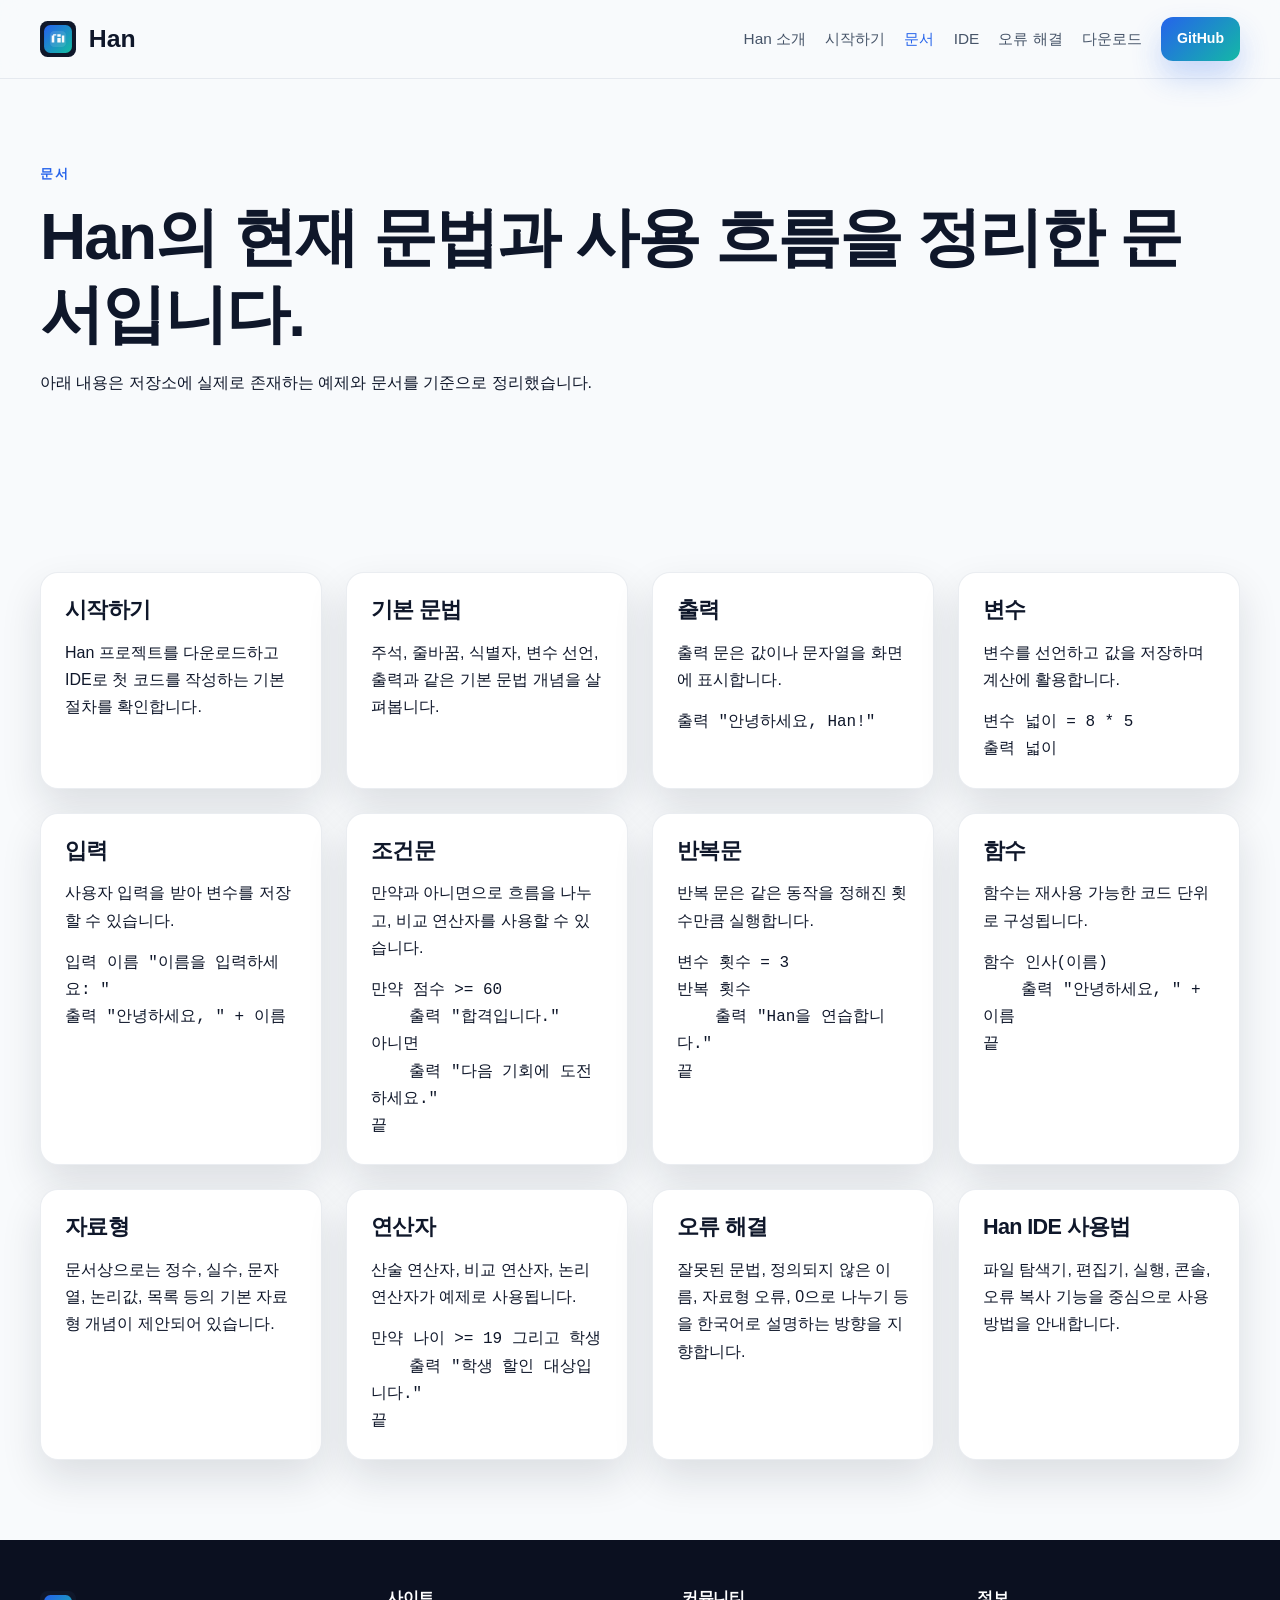
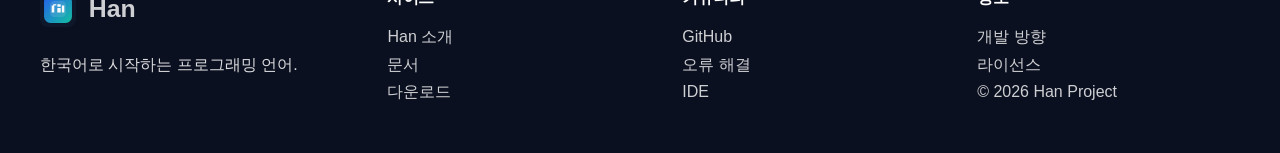
==== docs.html @ 8832b9f7 "Add files via upload" ====
<!DOCTYPE html>
<html lang="ko">
  <head>
    <meta charset="UTF-8" />
    <meta name="viewport" content="width=device-width, initial-scale=1.0" />
    <title>문서 | Han</title>
    <link rel="stylesheet" href="css/style.css" />
  </head>
  <body>
    <header class="site-header">
      <div class="container nav-wrap">
        <a href="index.html" class="brand" aria-label="Han 홈으로 이동">
          <img src="assets/han-logo.svg" alt="Han 로고" class="brand-logo" />
          <span>Han</span>
        </a>
        <button class="nav-toggle" aria-label="메뉴 열기" aria-expanded="false">
          <span></span><span></span><span></span>
        </button>
        <nav class="main-nav" aria-label="메인 메뉴">
          <a href="about.html">Han 소개</a>
          <a href="getting-started.html">시작하기</a>
          <a href="docs.html" class="active">문서</a>
          <a href="ide.html">IDE</a>
          <a href="troubleshooting.html">오류 해결</a>
          <a href="download.html">다운로드</a>
          <a href="https://github.com/codexora-dev/Han" target="_blank" rel="noreferrer" class="btn btn-primary btn-small">GitHub</a>
        </nav>
      </div>
    </header>

    <main>
      <section class="page-hero section-pad">
        <div class="container narrow">
          <span class="eyebrow">문서</span>
          <h1>Han의 현재 문법과 사용 흐름을 정리한 문서입니다.</h1>
          <p>아래 내용은 저장소에 실제로 존재하는 예제와 문서를 기준으로 정리했습니다.</p>
        </div>
      </section>

      <section class="section-pad">
        <div class="container">
          <div class="feature-grid docs-grid">
            <article class="card doc-card">
              <h3>시작하기</h3>
              <p>Han 프로젝트를 다운로드하고 IDE로 첫 코드를 작성하는 기본 절차를 확인합니다.</p>
            </article>
            <article class="card doc-card">
              <h3>기본 문법</h3>
              <p>주석, 줄바꿈, 식별자, 변수 선언, 출력과 같은 기본 문법 개념을 살펴봅니다.</p>
            </article>
            <article class="card doc-card">
              <h3>출력</h3>
              <p>출력 문은 값이나 문자열을 화면에 표시합니다.</p>
              <pre><code>출력 "안녕하세요, Han!"</code></pre>
            </article>
            <article class="card doc-card">
              <h3>변수</h3>
              <p>변수를 선언하고 값을 저장하며 계산에 활용합니다.</p>
              <pre><code>변수 넓이 = 8 * 5
출력 넓이</code></pre>
            </article>
            <article class="card doc-card">
              <h3>입력</h3>
              <p>사용자 입력을 받아 변수를 저장할 수 있습니다.</p>
              <pre><code>입력 이름 "이름을 입력하세요: "
출력 "안녕하세요, " + 이름</code></pre>
            </article>
            <article class="card doc-card">
              <h3>조건문</h3>
              <p>만약과 아니면으로 흐름을 나누고, 비교 연산자를 사용할 수 있습니다.</p>
              <pre><code>만약 점수 >= 60
    출력 "합격입니다."
아니면
    출력 "다음 기회에 도전하세요."
끝</code></pre>
            </article>
            <article class="card doc-card">
              <h3>반복문</h3>
              <p>반복 문은 같은 동작을 정해진 횟수만큼 실행합니다.</p>
              <pre><code>변수 횟수 = 3
반복 횟수
    출력 "Han을 연습합니다."
끝</code></pre>
            </article>
            <article class="card doc-card">
              <h3>함수</h3>
              <p>함수는 재사용 가능한 코드 단위로 구성됩니다.</p>
              <pre><code>함수 인사(이름)
    출력 "안녕하세요, " + 이름
끝</code></pre>
            </article>
            <article class="card doc-card">
              <h3>자료형</h3>
              <p>문서상으로는 정수, 실수, 문자열, 논리값, 목록 등의 기본 자료형 개념이 제안되어 있습니다.</p>
            </article>
            <article class="card doc-card">
              <h3>연산자</h3>
              <p>산술 연산자, 비교 연산자, 논리 연산자가 예제로 사용됩니다.</p>
              <pre><code>만약 나이 >= 19 그리고 학생
    출력 "학생 할인 대상입니다."
끝</code></pre>
            </article>
            <article class="card doc-card">
              <h3>오류 해결</h3>
              <p>잘못된 문법, 정의되지 않은 이름, 자료형 오류, 0으로 나누기 등을 한국어로 설명하는 방향을 지향합니다.</p>
            </article>
            <article class="card doc-card">
              <h3>Han IDE 사용법</h3>
              <p>파일 탐색기, 편집기, 실행, 콘솔, 오류 복사 기능을 중심으로 사용 방법을 안내합니다.</p>
            </article>
          </div>
        </div>
      </section>
    </main>

    <footer class="site-footer">
      <div class="container footer-grid">
        <div>
          <a href="index.html" class="brand footer-brand" aria-label="Han 메인으로 이동">
            <img src="assets/han-logo.svg" alt="Han 로고" class="brand-logo" />
            <span>Han</span>
          </a>
          <p>한국어로 시작하는 프로그래밍 언어.</p>
        </div>
        <div>
          <h4>사이트</h4>
          <ul>
            <li><a href="about.html">Han 소개</a></li>
            <li><a href="docs.html">문서</a></li>
            <li><a href="download.html">다운로드</a></li>
          </ul>
        </div>
        <div>
          <h4>커뮤니티</h4>
          <ul>
            <li><a href="https://github.com/codexora-dev/Han" target="_blank" rel="noreferrer">GitHub</a></li>
            <li><a href="troubleshooting.html">오류 해결</a></li>
            <li><a href="ide.html">IDE</a></li>
          </ul>
        </div>
        <div>
          <h4>정보</h4>
          <ul>
            <li><a href="about.html">개발 방향</a></li>
            <li><a href="https://github.com/codexora-dev/Han" target="_blank" rel="noreferrer">라이선스</a></li>
            <li>© <span id="year"></span> Han Project</li>
          </ul>
        </div>
      </div>
    </footer>

    <script src="js/main.js"></script>
  </body>
</html>
---- css/style.css ----
:root {
  --bg: #0b1020;
  --bg-soft: #131b2b;
  --panel: #0f172a;
  --panel-alt: #111c32;
  --surface: #ffffff;
  --surface-strong: #eff6ff;
  --ink: #0f172a;
  --ink-soft: #475569;
  --line: #dfe7f1;
  --primary: #2563eb;
  --primary-strong: #1d4ed8;
  --accent: #14b8a6;
  --success: #10b981;
  --warning: #f59e0b;
  --shadow: 0 18px 40px rgba(15, 23, 42, 0.12);
  --radius: 18px;
  --container: 1200px;
}

* { box-sizing: border-box; }
html { scroll-behavior: smooth; }
body {
  margin: 0;
  font-family: 'Noto Sans KR', 'Inter', sans-serif;
  background: #f8fafc;
  color: var(--ink);
  line-height: 1.7;
}

a { color: inherit; text-decoration: none; }
img { display: block; max-width: 100%; }
pre {
  margin: 0;
  white-space: pre-wrap;
  word-break: break-word;
  font-family: 'Consolas', 'Monaco', monospace;
}
code { font-family: 'Consolas', 'Monaco', monospace; }

.container {
  width: min(var(--container), calc(100% - 2rem));
  margin: 0 auto;
}
.section-pad { padding: 5rem 0; }
.section-muted {
  background: linear-gradient(180deg, #f8fbff 0%, #edf4ff 100%);
}
.align-center { text-align: center; }
.eyebrow {
  display: inline-block;
  margin-bottom: 0.9rem;
  font-size: 0.8rem;
  font-weight: 800;
  letter-spacing: 0.12em;
  text-transform: uppercase;
  color: var(--primary);
}

h1, h2, h3, h4 {
  margin: 0 0 1rem;
  line-height: 1.2;
  letter-spacing: -0.03em;
}
h1 { font-size: clamp(2.7rem, 5vw, 4.3rem); }
h2 { font-size: clamp(2rem, 3vw, 3rem); }
h3 { font-size: 1.35rem; }
.lead {
  max-width: 62ch;
  font-size: 1.08rem;
  color: var(--ink-soft);
}

.site-header {
  position: sticky;
  top: 0;
  z-index: 30;
  backdrop-filter: blur(12px);
  background: rgba(248, 250, 252, 0.88);
  border-bottom: 1px solid rgba(148, 163, 184, 0.2);
}
.nav-wrap {
  display: flex;
  align-items: center;
  justify-content: space-between;
  min-height: 78px;
}
.brand {
  display: inline-flex;
  align-items: center;
  gap: 0.8rem;
  font-size: 1.55rem;
  font-weight: 800;
}
.brand-logo { width: 36px; height: 36px; }
.main-nav {
  display: flex;
  align-items: center;
  gap: 1.2rem;
  color: var(--ink-soft);
  font-size: 0.96rem;
}
.main-nav a { transition: color 0.2s ease; }
.main-nav a:hover,
.main-nav a.active { color: var(--primary); }

.nav-toggle {
  display: none;
  width: 46px;
  height: 46px;
  border: 1px solid var(--line);
  border-radius: 12px;
  background: white;
  padding: 0.72rem 0.7rem;
  cursor: pointer;
}
.nav-toggle span {
  display: block;
  height: 2px;
  background: #111827;
  border-radius: 999px;
}
.nav-toggle span + span { margin-top: 0.35rem; }

.btn {
  display: inline-flex;
  align-items: center;
  justify-content: center;
  border-radius: 12px;
  font-weight: 700;
  transition: transform 0.2s ease, box-shadow 0.2s ease;
}
.btn:hover { transform: translateY(-1px); }
.btn-primary {
  background: linear-gradient(135deg, var(--primary) 0%, var(--accent) 100%);
  color: white;
  box-shadow: 0 16px 30px rgba(37, 99, 235, 0.24);
  padding: 0.92rem 1.4rem;
}
.btn-secondary {
  background: white;
  color: var(--ink);
  border: 1px solid var(--line);
  padding: 0.92rem 1.4rem;
}
.btn-small {
  padding: 0.62rem 1rem;
  font-size: 0.88rem;
}

.hero {
  background:
    radial-gradient(circle at top left, rgba(37, 99, 235, 0.18), transparent 28%),
    linear-gradient(180deg, #f8fbff 0%, #f5f7fb 100%);
}
.hero-grid {
  display: grid;
  grid-template-columns: 1.15fr 0.85fr;
  align-items: center;
  gap: 2rem;
}
.hero-copy { max-width: 650px; }
.cta-row {
  display: flex;
  flex-wrap: wrap;
  gap: 0.8rem;
  margin: 2rem 0;
}
.hero-meta {
  display: flex;
  flex-wrap: wrap;
  gap: 0.7rem;
}
.hero-meta span {
  display: inline-flex;
  padding: 0.5rem 0.8rem;
  border-radius: 999px;
  background: rgba(37, 99, 235, 0.08);
  border: 1px solid rgba(37, 99, 235, 0.1);
  color: var(--ink-soft);
  font-weight: 600;
}

.terminal-panel,
.card,
.step-card,
.install-card,
.doc-box,
.mini-panel,
.info-box {
  background: var(--surface);
  border: 1px solid rgba(148, 163, 184, 0.2);
  border-radius: var(--radius);
  box-shadow: var(--shadow);
}
.terminal-panel {
  overflow: hidden;
  background: #0f172a;
  border-color: rgba(148, 163, 184, 0.2);
}
.terminal-header {
  display: flex;
  align-items: center;
  gap: 0.5rem;
  padding: 0.9rem 1rem;
  background: #1e293b;
  border-bottom: 1px solid rgba(148, 163, 184, 0.18);
}
.terminal-label {
  margin-left: 0.5rem;
  font-size: 0.78rem;
  color: #cbd5e1;
  font-weight: 700;
}
.dot {
  width: 10px; height: 10px;
  border-radius: 50%;
  display: inline-block;
}
.dot.red { background: #f87171; }
.dot.yellow { background: #fbbf24; }
.dot.green { background: #34d399; }
.terminal-panel pre {
  padding: 1.5rem 1.2rem;
  color: #e2e8f0;
  background: transparent;
  font-size: 0.95rem;
}

.feature-grid,
.steps-grid,
.install-grid,
.docs-grid {
  display: grid;
  grid-template-columns: repeat(3, minmax(0, 1fr));
  gap: 1.5rem;
}
.card,
.step-card,
.install-card,
.doc-box {
  padding: 1.5rem;
}
.card .icon {
  display: inline-grid;
  place-items: center;
  width: 52px;
  height: 52px;
  margin-bottom: 1rem;
  border-radius: 14px;
  font-weight: 800;
  color: var(--primary);
  background: linear-gradient(135deg, rgba(37, 99, 235, 0.12), rgba(20, 184, 166, 0.12));
}
.text-link {
  display: inline-block;
  margin-top: 0.8rem;
  font-weight: 700;
  color: var(--primary);
}

.split-layout,
.two-column {
  display: grid;
  grid-template-columns: 1fr 1fr;
  gap: 2rem;
  align-items: start;
}
.check-list {
  list-style: none;
  padding-left: 0;
}
.check-list li {
  position: relative;
  padding-left: 1.8rem;
  margin-bottom: 0.9rem;
}
.check-list li::before {
  content: '✓';
  position: absolute;
  left: 0;
  color: var(--success);
  font-weight: 800;
}
.mini-panel {
  padding: 1.5rem;
}
.mini-panel pre {
  padding: 1.2rem;
  border-radius: 14px;
  background: #0f172a;
  color: #e2e8f0;
}

.step-number {
  display: inline-flex;
  align-items: center;
  justify-content: center;
  width: 2.2rem;
  height: 2.2rem;
  margin-bottom: 1rem;
  border-radius: 50%;
  background: rgba(37, 99, 235, 0.08);
  color: var(--primary);
  font-weight: 800;
}

.install-grid {
  grid-template-columns: repeat(2, minmax(0, 1fr));
}
.install-card pre {
  margin-top: 1rem;
  padding: 1rem 1rem 1.1rem;
  border-radius: 14px;
  background: #0f172a;
  color: #e2e8f0;
}
.small-note {
  margin-top: 1rem;
  font-size: 0.92rem;
  color: var(--ink-soft);
}

.docs-grid {
  grid-template-columns: repeat(4, minmax(0, 1fr));
}
.doc-box {
  background: white;
}

.info-box {
  padding: 1.5rem 1.6rem;
  background: #eff6ff;
  border-color: rgba(37, 99, 235, 0.12);
}

.site-footer {
  background: var(--bg);
  color: rgba(255,255,255,0.85);
  padding: 3rem 0 2rem;
}
.footer-grid {
  display: grid;
  grid-template-columns: 1.2fr 1fr 1fr 1fr;
  gap: 2rem;
}
.footer-grid h4 { color: white; }
.footer-grid ul {
  list-style: none;
  padding-left: 0;
}
.footer-grid a,
.footer-grid li { color: rgba(255,255,255,0.8); }
.footer-brand { color: white; }

@media (max-width: 960px) {
  .hero-grid,
  .split-layout,
  .feature-grid,
  .steps-grid,
  .install-grid,
  .docs-grid,
  .footer-grid {
    grid-template-columns: 1fr;
  }

  .main-nav {
    position: absolute;
    top: 78px;
    left: 1rem;
    right: 1rem;
    display: none;
    flex-direction: column;
    align-items: flex-start;
    padding: 1rem;
    background: rgba(255,255,255,0.96);
    border: 1px solid var(--line);
    border-radius: 16px;
    box-shadow: var(--shadow);
  }
  .main-nav.open { display: flex; }
  .nav-toggle { display: inline-block; }
}

@media (max-width: 620px) {
  .section-pad { padding: 4rem 0; }
  .cta-row { flex-direction: column; }
  .btn, .btn-primary, .btn-secondary { width: 100%; }
}
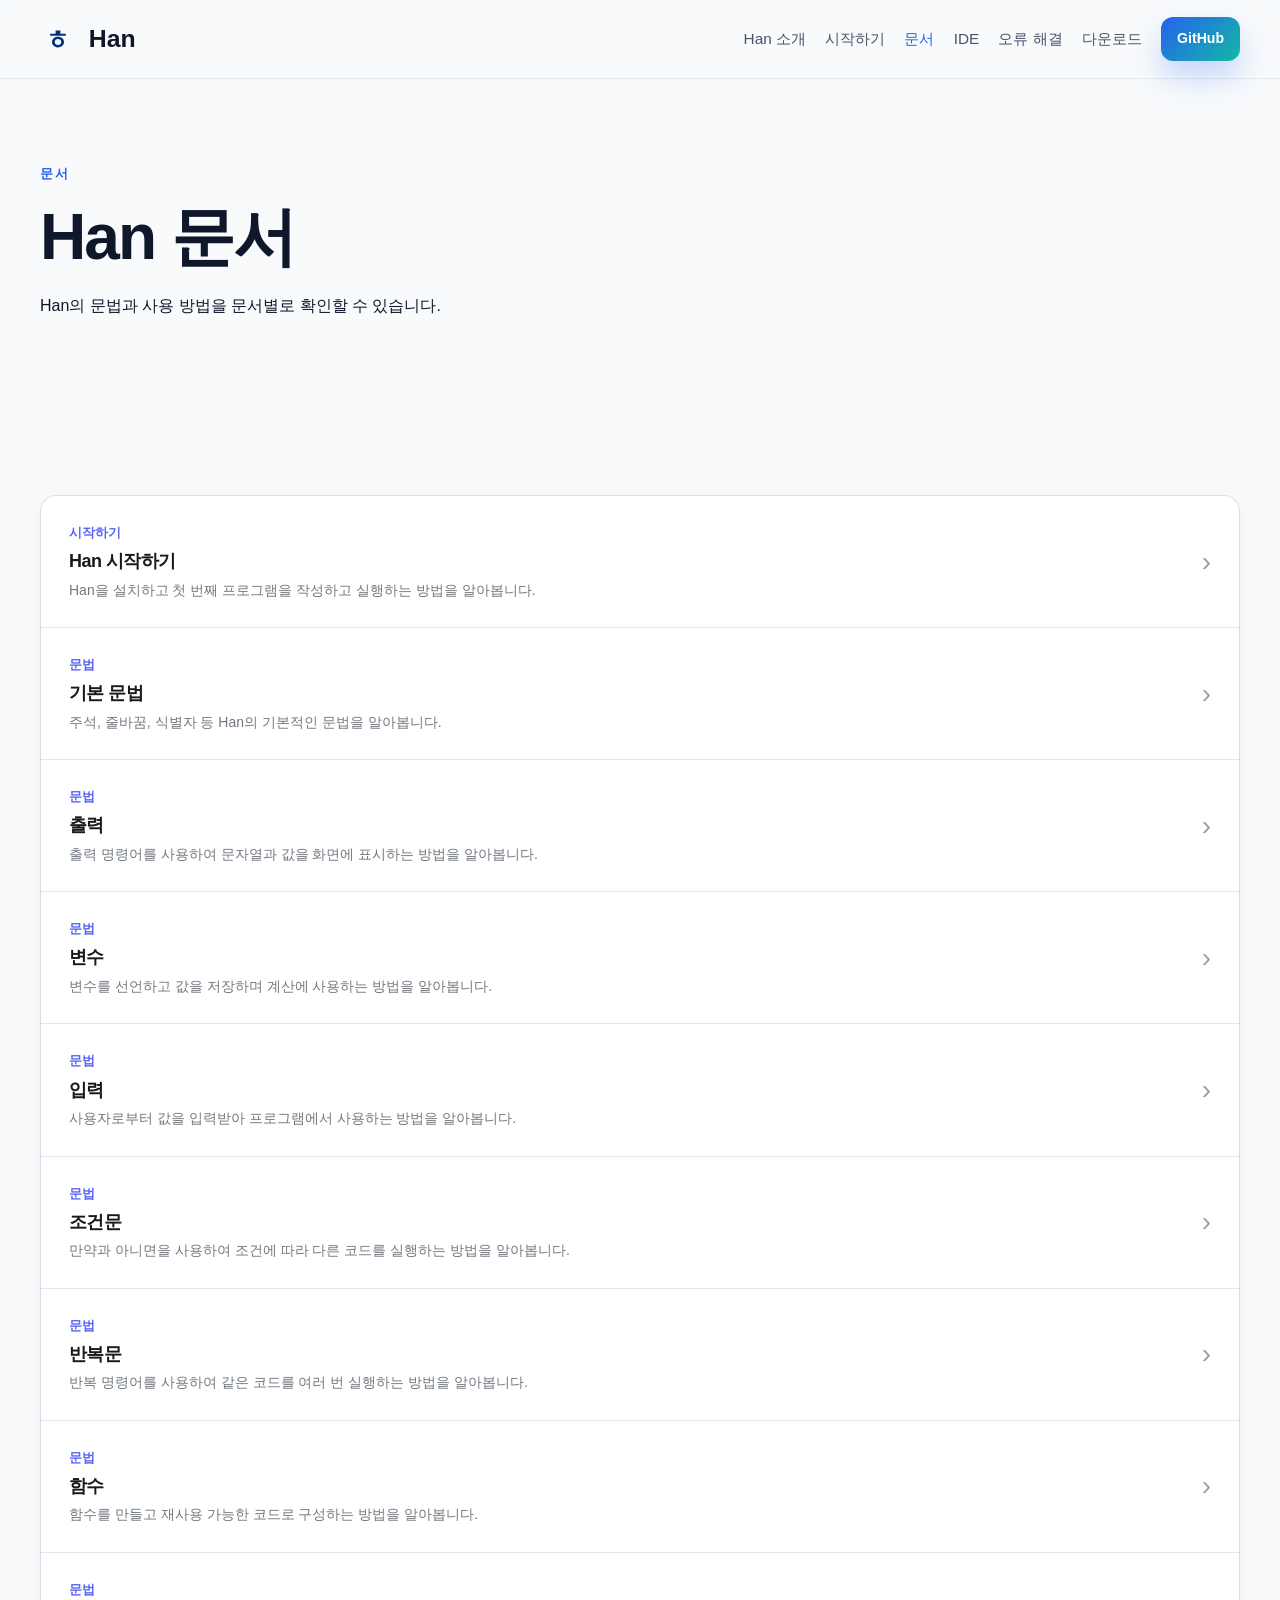
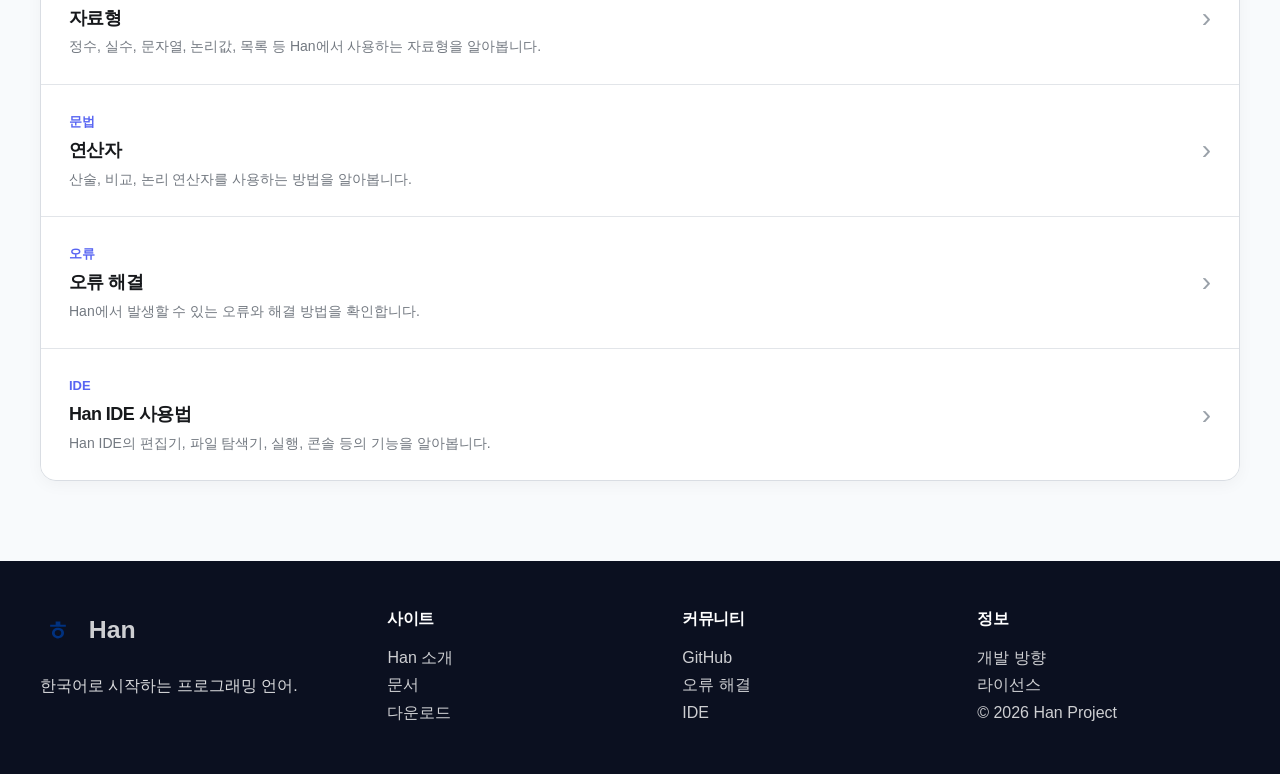
==== commit fd7fc1a1: "문서 목록 디자인 변경" ====
--- a/docs.html
+++ b/docs.html
@@ -1,154 +1,396 @@
 <!DOCTYPE html>
 <html lang="ko">
-  <head>
-    <meta charset="UTF-8" />
-    <meta name="viewport" content="width=device-width, initial-scale=1.0" />
-    <title>문서 | Han</title>
-    <link rel="stylesheet" href="css/style.css" />
-  </head>
-  <body>
-    <header class="site-header">
-      <div class="container nav-wrap">
-        <a href="index.html" class="brand" aria-label="Han 홈으로 이동">
-          <img src="assets/han-logo.svg" alt="Han 로고" class="brand-logo" />
+<head>
+  <meta charset="UTF-8" />
+  <meta name="viewport" content="width=device-width, initial-scale=1.0" />
+  <title>문서 | Han</title>
+  <link rel="stylesheet" href="css/style.css" />
+</head>
+
+<body>
+  <header class="site-header">
+    <div class="container nav-wrap">
+      <a href="index.html" class="brand" aria-label="Han 홈으로 이동">
+        <img src="assets/han-logo.svg" alt="Han 로고" class="brand-logo" />
+        <span>Han</span>
+      </a>
+
+      <button
+        class="nav-toggle"
+        aria-label="메뉴 열기"
+        aria-expanded="false"
+      >
+        <span></span>
+        <span></span>
+        <span></span>
+      </button>
+
+      <nav class="main-nav" aria-label="메인 메뉴">
+        <a href="about.html">Han 소개</a>
+        <a href="getting-started.html">시작하기</a>
+        <a href="docs.html" class="active">문서</a>
+        <a href="ide.html">IDE</a>
+        <a href="troubleshooting.html">오류 해결</a>
+        <a href="download.html">다운로드</a>
+
+        <a
+          href="https://github.com/codexora-dev/Han"
+          target="_blank"
+          rel="noreferrer"
+          class="btn btn-primary btn-small"
+        >
+          GitHub
+        </a>
+      </nav>
+    </div>
+  </header>
+
+  <main>
+    <section class="page-hero section-pad">
+      <div class="container narrow">
+        <span class="eyebrow">문서</span>
+
+        <h1>Han 문서</h1>
+
+        <p>
+          Han의 문법과 사용 방법을 문서별로 확인할 수 있습니다.
+        </p>
+      </div>
+    </section>
+
+    <section class="section-pad">
+      <div class="container narrow">
+
+        <div class="docs-list">
+
+          <!-- 시작하기 -->
+          <a
+            href="docs/getting-started.html"
+            class="docs-list-item"
+          >
+            <div>
+              <span class="docs-category">시작하기</span>
+
+              <h3>Han 시작하기</h3>
+
+              <p>
+                Han을 설치하고 첫 번째 프로그램을 작성하고 실행하는 방법을 알아봅니다.
+              </p>
+            </div>
+
+            <span class="docs-arrow" aria-hidden="true">›</span>
+          </a>
+
+
+          <!-- 기본 문법 -->
+          <a
+            href="docs/basic-syntax.html"
+            class="docs-list-item"
+          >
+            <div>
+              <span class="docs-category">문법</span>
+
+              <h3>기본 문법</h3>
+
+              <p>
+                주석, 줄바꿈, 식별자 등 Han의 기본적인 문법을 알아봅니다.
+              </p>
+            </div>
+
+            <span class="docs-arrow" aria-hidden="true">›</span>
+          </a>
+
+
+          <!-- 출력 -->
+          <a
+            href="docs/output.html"
+            class="docs-list-item"
+          >
+            <div>
+              <span class="docs-category">문법</span>
+
+              <h3>출력</h3>
+
+              <p>
+                출력 명령어를 사용하여 문자열과 값을 화면에 표시하는 방법을 알아봅니다.
+              </p>
+            </div>
+
+            <span class="docs-arrow" aria-hidden="true">›</span>
+          </a>
+
+
+          <!-- 변수 -->
+          <a
+            href="docs/variables.html"
+            class="docs-list-item"
+          >
+            <div>
+              <span class="docs-category">문법</span>
+
+              <h3>변수</h3>
+
+              <p>
+                변수를 선언하고 값을 저장하며 계산에 사용하는 방법을 알아봅니다.
+              </p>
+            </div>
+
+            <span class="docs-arrow" aria-hidden="true">›</span>
+          </a>
+
+
+          <!-- 입력 -->
+          <a
+            href="docs/input.html"
+            class="docs-list-item"
+          >
+            <div>
+              <span class="docs-category">문법</span>
+
+              <h3>입력</h3>
+
+              <p>
+                사용자로부터 값을 입력받아 프로그램에서 사용하는 방법을 알아봅니다.
+              </p>
+            </div>
+
+            <span class="docs-arrow" aria-hidden="true">›</span>
+          </a>
+
+
+          <!-- 조건문 -->
+          <a
+            href="docs/conditions.html"
+            class="docs-list-item"
+          >
+            <div>
+              <span class="docs-category">문법</span>
+
+              <h3>조건문</h3>
+
+              <p>
+                만약과 아니면을 사용하여 조건에 따라 다른 코드를 실행하는 방법을 알아봅니다.
+              </p>
+            </div>
+
+            <span class="docs-arrow" aria-hidden="true">›</span>
+          </a>
+
+
+          <!-- 반복문 -->
+          <a
+            href="docs/loops.html"
+            class="docs-list-item"
+          >
+            <div>
+              <span class="docs-category">문법</span>
+
+              <h3>반복문</h3>
+
+              <p>
+                반복 명령어를 사용하여 같은 코드를 여러 번 실행하는 방법을 알아봅니다.
+              </p>
+            </div>
+
+            <span class="docs-arrow" aria-hidden="true">›</span>
+          </a>
+
+
+          <!-- 함수 -->
+          <a
+            href="docs/functions.html"
+            class="docs-list-item"
+          >
+            <div>
+              <span class="docs-category">문법</span>
+
+              <h3>함수</h3>
+
+              <p>
+                함수를 만들고 재사용 가능한 코드로 구성하는 방법을 알아봅니다.
+              </p>
+            </div>
+
+            <span class="docs-arrow" aria-hidden="true">›</span>
+          </a>
+
+
+          <!-- 자료형 -->
+          <a
+            href="docs/types.html"
+            class="docs-list-item"
+          >
+            <div>
+              <span class="docs-category">문법</span>
+
+              <h3>자료형</h3>
+
+              <p>
+                정수, 실수, 문자열, 논리값, 목록 등 Han에서 사용하는 자료형을 알아봅니다.
+              </p>
+            </div>
+
+            <span class="docs-arrow" aria-hidden="true">›</span>
+          </a>
+
+
+          <!-- 연산자 -->
+          <a
+            href="docs/operators.html"
+            class="docs-list-item"
+          >
+            <div>
+              <span class="docs-category">문법</span>
+
+              <h3>연산자</h3>
+
+              <p>
+                산술, 비교, 논리 연산자를 사용하는 방법을 알아봅니다.
+              </p>
+            </div>
+
+            <span class="docs-arrow" aria-hidden="true">›</span>
+          </a>
+
+
+          <!-- 오류 해결 -->
+          <a
+            href="docs/errors.html"
+            class="docs-list-item"
+          >
+            <div>
+              <span class="docs-category">오류</span>
+
+              <h3>오류 해결</h3>
+
+              <p>
+                Han에서 발생할 수 있는 오류와 해결 방법을 확인합니다.
+              </p>
+            </div>
+
+            <span class="docs-arrow" aria-hidden="true">›</span>
+          </a>
+
+
+          <!-- IDE -->
+          <a
+            href="docs/ide.html"
+            class="docs-list-item"
+          >
+            <div>
+              <span class="docs-category">IDE</span>
+
+              <h3>Han IDE 사용법</h3>
+
+              <p>
+                Han IDE의 편집기, 파일 탐색기, 실행, 콘솔 등의 기능을 알아봅니다.
+              </p>
+            </div>
+
+            <span class="docs-arrow" aria-hidden="true">›</span>
+          </a>
+
+        </div>
+
+      </div>
+    </section>
+  </main>
+
+
+  <footer class="site-footer">
+    <div class="container footer-grid">
+
+      <div>
+        <a
+          href="index.html"
+          class="brand footer-brand"
+          aria-label="Han 메인으로 이동"
+        >
+          <img
+            src="assets/han-logo.svg"
+            alt="Han 로고"
+            class="brand-logo"
+          />
+
           <span>Han</span>
         </a>
-        <button class="nav-toggle" aria-label="메뉴 열기" aria-expanded="false">
-          <span></span><span></span><span></span>
-        </button>
-        <nav class="main-nav" aria-label="메인 메뉴">
-          <a href="about.html">Han 소개</a>
-          <a href="getting-started.html">시작하기</a>
-          <a href="docs.html" class="active">문서</a>
-          <a href="ide.html">IDE</a>
-          <a href="troubleshooting.html">오류 해결</a>
-          <a href="download.html">다운로드</a>
-          <a href="https://github.com/codexora-dev/Han" target="_blank" rel="noreferrer" class="btn btn-primary btn-small">GitHub</a>
-        </nav>
-      </div>
-    </header>
-
-    <main>
-      <section class="page-hero section-pad">
-        <div class="container narrow">
-          <span class="eyebrow">문서</span>
-          <h1>Han의 현재 문법과 사용 흐름을 정리한 문서입니다.</h1>
-          <p>아래 내용은 저장소에 실제로 존재하는 예제와 문서를 기준으로 정리했습니다.</p>
-        </div>
-      </section>
-
-      <section class="section-pad">
-        <div class="container">
-          <div class="feature-grid docs-grid">
-            <article class="card doc-card">
-              <h3>시작하기</h3>
-              <p>Han 프로젝트를 다운로드하고 IDE로 첫 코드를 작성하는 기본 절차를 확인합니다.</p>
-            </article>
-            <article class="card doc-card">
-              <h3>기본 문법</h3>
-              <p>주석, 줄바꿈, 식별자, 변수 선언, 출력과 같은 기본 문법 개념을 살펴봅니다.</p>
-            </article>
-            <article class="card doc-card">
-              <h3>출력</h3>
-              <p>출력 문은 값이나 문자열을 화면에 표시합니다.</p>
-              <pre><code>출력 "안녕하세요, Han!"</code></pre>
-            </article>
-            <article class="card doc-card">
-              <h3>변수</h3>
-              <p>변수를 선언하고 값을 저장하며 계산에 활용합니다.</p>
-              <pre><code>변수 넓이 = 8 * 5
-출력 넓이</code></pre>
-            </article>
-            <article class="card doc-card">
-              <h3>입력</h3>
-              <p>사용자 입력을 받아 변수를 저장할 수 있습니다.</p>
-              <pre><code>입력 이름 "이름을 입력하세요: "
-출력 "안녕하세요, " + 이름</code></pre>
-            </article>
-            <article class="card doc-card">
-              <h3>조건문</h3>
-              <p>만약과 아니면으로 흐름을 나누고, 비교 연산자를 사용할 수 있습니다.</p>
-              <pre><code>만약 점수 >= 60
-    출력 "합격입니다."
-아니면
-    출력 "다음 기회에 도전하세요."
-끝</code></pre>
-            </article>
-            <article class="card doc-card">
-              <h3>반복문</h3>
-              <p>반복 문은 같은 동작을 정해진 횟수만큼 실행합니다.</p>
-              <pre><code>변수 횟수 = 3
-반복 횟수
-    출력 "Han을 연습합니다."
-끝</code></pre>
-            </article>
-            <article class="card doc-card">
-              <h3>함수</h3>
-              <p>함수는 재사용 가능한 코드 단위로 구성됩니다.</p>
-              <pre><code>함수 인사(이름)
-    출력 "안녕하세요, " + 이름
-끝</code></pre>
-            </article>
-            <article class="card doc-card">
-              <h3>자료형</h3>
-              <p>문서상으로는 정수, 실수, 문자열, 논리값, 목록 등의 기본 자료형 개념이 제안되어 있습니다.</p>
-            </article>
-            <article class="card doc-card">
-              <h3>연산자</h3>
-              <p>산술 연산자, 비교 연산자, 논리 연산자가 예제로 사용됩니다.</p>
-              <pre><code>만약 나이 >= 19 그리고 학생
-    출력 "학생 할인 대상입니다."
-끝</code></pre>
-            </article>
-            <article class="card doc-card">
-              <h3>오류 해결</h3>
-              <p>잘못된 문법, 정의되지 않은 이름, 자료형 오류, 0으로 나누기 등을 한국어로 설명하는 방향을 지향합니다.</p>
-            </article>
-            <article class="card doc-card">
-              <h3>Han IDE 사용법</h3>
-              <p>파일 탐색기, 편집기, 실행, 콘솔, 오류 복사 기능을 중심으로 사용 방법을 안내합니다.</p>
-            </article>
-          </div>
-        </div>
-      </section>
-    </main>
-
-    <footer class="site-footer">
-      <div class="container footer-grid">
-        <div>
-          <a href="index.html" class="brand footer-brand" aria-label="Han 메인으로 이동">
-            <img src="assets/han-logo.svg" alt="Han 로고" class="brand-logo" />
-            <span>Han</span>
-          </a>
-          <p>한국어로 시작하는 프로그래밍 언어.</p>
-        </div>
-        <div>
-          <h4>사이트</h4>
-          <ul>
-            <li><a href="about.html">Han 소개</a></li>
-            <li><a href="docs.html">문서</a></li>
-            <li><a href="download.html">다운로드</a></li>
-          </ul>
-        </div>
-        <div>
-          <h4>커뮤니티</h4>
-          <ul>
-            <li><a href="https://github.com/codexora-dev/Han" target="_blank" rel="noreferrer">GitHub</a></li>
-            <li><a href="troubleshooting.html">오류 해결</a></li>
-            <li><a href="ide.html">IDE</a></li>
-          </ul>
-        </div>
-        <div>
-          <h4>정보</h4>
-          <ul>
-            <li><a href="about.html">개발 방향</a></li>
-            <li><a href="https://github.com/codexora-dev/Han" target="_blank" rel="noreferrer">라이선스</a></li>
-            <li>© <span id="year"></span> Han Project</li>
-          </ul>
-        </div>
-      </div>
-    </footer>
-
-    <script src="js/main.js"></script>
-  </body>
-</html>
+
+        <p>한국어로 시작하는 프로그래밍 언어.</p>
+      </div>
+
+
+      <div>
+        <h4>사이트</h4>
+
+        <ul>
+          <li>
+            <a href="about.html">Han 소개</a>
+          </li>
+
+          <li>
+            <a href="docs.html">문서</a>
+          </li>
+
+          <li>
+            <a href="download.html">다운로드</a>
+          </li>
+        </ul>
+      </div>
+
+
+      <div>
+        <h4>커뮤니티</h4>
+
+        <ul>
+          <li>
+            <a
+              href="https://github.com/codexora-dev/Han"
+              target="_blank"
+              rel="noreferrer"
+            >
+              GitHub
+            </a>
+          </li>
+
+          <li>
+            <a href="troubleshooting.html">오류 해결</a>
+          </li>
+
+          <li>
+            <a href="ide.html">IDE</a>
+          </li>
+        </ul>
+      </div>
+
+
+      <div>
+        <h4>정보</h4>
+
+        <ul>
+          <li>
+            <a href="about.html">개발 방향</a>
+          </li>
+
+          <li>
+            <a
+              href="https://github.com/codexora-dev/Han"
+              target="_blank"
+              rel="noreferrer"
+            >
+              라이선스
+            </a>
+          </li>
+
+          <li>
+            © <span id="year"></span> Han Project
+          </li>
+        </ul>
+      </div>
+
+    </div>
+  </footer>
+
+
+  <script src="js/main.js"></script>
+</body>
+</html>
--- a/css/style.css
+++ b/css/style.css
@@ -387,3 +387,173 @@
   .cta-row { flex-direction: column; }
   .btn, .btn-primary, .btn-secondary { width: 100%; }
 }
+
+/* =========================================================
+   DOCUMENT LIST
+   ========================================================= */
+
+.docs-list {
+  width: 100%;
+  box-sizing: border-box;
+
+  background-color: #f1f3f5;
+
+  border: 1px solid #d9dde3;
+  border-radius: 16px;
+
+  overflow: hidden;
+
+  box-shadow: 0 4px 16px rgba(0, 0, 0, 0.04);
+}
+
+.docs-list-item {
+  display: flex;
+  align-items: center;
+  justify-content: space-between;
+
+  width: 100%;
+  box-sizing: border-box;
+
+  padding: 26px 28px;
+
+  background-color: #ffffff;
+
+  border-bottom: 1px solid #e2e5e9;
+
+  color: #17191c;
+  text-decoration: none;
+
+  transition:
+    background-color 0.2s ease,
+    padding-left 0.2s ease;
+}
+
+.docs-list-item:last-child {
+  border-bottom: none;
+}
+
+.docs-list-item:hover {
+  background-color: #f7f8fa;
+  padding-left: 34px;
+}
+
+.docs-list-item > div {
+  min-width: 0;
+}
+
+.docs-category {
+  display: block;
+
+  margin-bottom: 7px;
+
+  font-size: 13px;
+  font-weight: 700;
+
+  color: #5865f2;
+}
+
+.docs-list-item h3 {
+  margin: 0 0 6px;
+
+  font-size: 18px;
+  font-weight: 700;
+
+  color: #17191c;
+}
+
+.docs-list-item p {
+  margin: 0;
+
+  font-size: 14px;
+  line-height: 1.6;
+
+  color: #737981;
+}
+
+.docs-arrow {
+  flex-shrink: 0;
+
+  margin-left: 24px;
+
+  font-size: 28px;
+  line-height: 1;
+
+  color: #9aa1a9;
+
+  transition: transform 0.2s ease;
+}
+
+.docs-list-item:hover .docs-arrow {
+  transform: translateX(5px);
+  color: #5865f2;
+}
+
+
+/* =========================================================
+   DARK MODE
+   ========================================================= */
+
+@media (prefers-color-scheme: dark) {
+  .docs-list {
+    background-color: #16181c;
+    border-color: #2a2e35;
+  }
+
+  .docs-list-item {
+    background-color: #1d2025;
+    border-color: #2a2e35;
+    color: #f2f3f5;
+  }
+
+  .docs-list-item:hover {
+    background-color: #252931;
+  }
+
+  .docs-list-item h3 {
+    color: #f2f3f5;
+  }
+
+  .docs-list-item p {
+    color: #a8adb5;
+  }
+
+  .docs-arrow {
+    color: #777e88;
+  }
+}
+
+
+/* =========================================================
+   MOBILE
+   ========================================================= */
+
+@media (max-width: 640px) {
+  .docs-list {
+    border-radius: 12px;
+  }
+
+  .docs-list-item {
+    padding: 21px 18px;
+  }
+
+  .docs-list-item:hover {
+    padding-left: 22px;
+  }
+
+  .docs-list-item h3 {
+    font-size: 16px;
+  }
+
+  .docs-list-item p {
+    font-size: 13px;
+  }
+
+  .docs-category {
+    font-size: 12px;
+  }
+
+  .docs-arrow {
+    margin-left: 12px;
+    font-size: 24px;
+  }
+}
